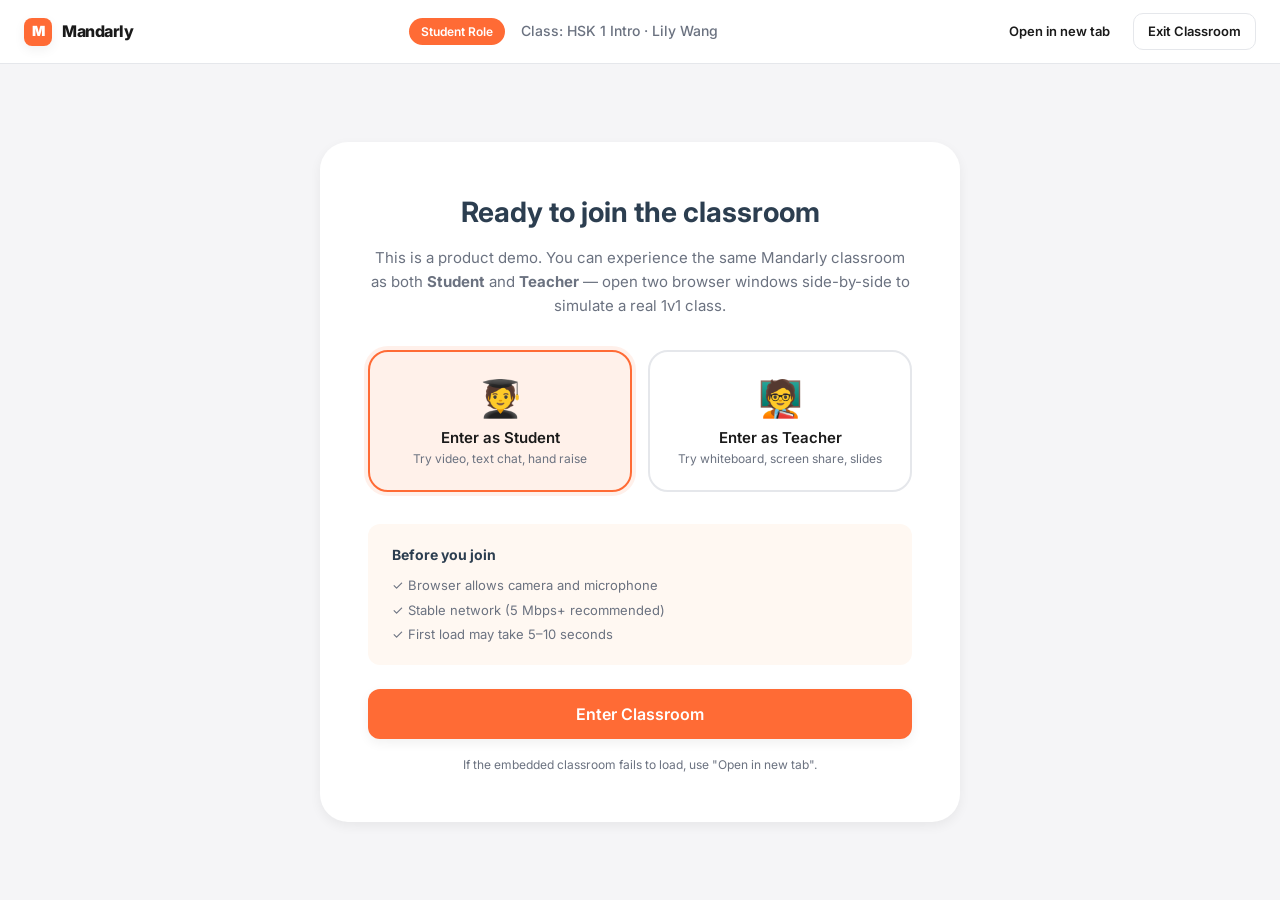
==== classroom.html @ d4b3f4fd "feat: initial Mandarly demo with LCIC classroom embed - Cambly-style landing with 3 teacher cards - " ====
<!DOCTYPE html>
<html lang="zh-CN">
<head>
  <meta charset="UTF-8" />
  <meta name="viewport" content="width=device-width, initial-scale=1.0" />
  <title>Mandarly · 课堂</title>
  <link rel="preconnect" href="https://fonts.googleapis.com" />
  <link rel="preconnect" href="https://fonts.gstatic.com" crossorigin />
  <link href="https://fonts.googleapis.com/css2?family=Inter:wght@400;500;600;700;800&family=Noto+Sans+SC:wght@400;500;700&display=swap" rel="stylesheet" />
  <link rel="stylesheet" href="assets/css/style.css" />
</head>
<body class="classroom-body">
  <!-- Top bar -->
  <header class="classroom-top">
    <a href="index.html" class="brand small">
      <span class="brand-logo">M</span>
      <span class="brand-name">Mandarly</span>
    </a>
    <div class="classroom-meta">
      <span class="role-tag" id="roleTag">学生身份</span>
      <span class="teacher-meta" id="teacherMeta">课堂：HSK 1 入门 · Lily 老师</span>
    </div>
    <div class="classroom-actions">
      <button class="btn btn-ghost btn-sm" id="openInNewTab" data-i18n="cls.newtab">新窗口打开</button>
      <a href="index.html" class="btn btn-outline btn-sm" data-i18n="cls.exit">退出课堂</a>
    </div>
  </header>

  <!-- Pre-class panel: device check & role switch -->
  <div class="prejoin" id="prejoin">
    <div class="prejoin-card">
      <h2 data-i18n="cls.prejoin.title">即将进入课堂</h2>
      <p class="prejoin-sub" data-i18n="cls.prejoin.sub">这是产品演示页。你可以分别以 <strong>学生</strong> 和 <strong>老师</strong> 身份体验同一个 Mandarly 课堂——建议用两个浏览器窗口同时打开，模拟真实 1v1 上课场景。</p>

      <div class="role-switch">
        <button class="role-btn active" data-role="student">
          <div class="role-icon">🧑‍🎓</div>
          <div class="role-name" data-i18n="cls.role.student">以学生身份进入</div>
          <div class="role-desc" data-i18n="cls.role.studentDesc">体验视频通话、文字聊天、举手</div>
        </button>
        <button class="role-btn" data-role="teacher">
          <div class="role-icon">🧑‍🏫</div>
          <div class="role-name" data-i18n="cls.role.teacher">以老师身份进入</div>
          <div class="role-desc" data-i18n="cls.role.teacherDesc">体验白板、屏幕共享、课件控制</div>
        </button>
      </div>

      <div class="prejoin-tips">
        <h4 data-i18n="cls.tips.title">进入前请确认</h4>
        <ul>
          <li data-i18n="cls.tips.t1">✓ 浏览器已允许使用摄像头和麦克风</li>
          <li data-i18n="cls.tips.t2">✓ 网络稳定（推荐 5Mbps 以上）</li>
          <li data-i18n="cls.tips.t3">✓ 首次加载课堂可能需要 5–10 秒</li>
        </ul>
      </div>

      <button class="btn btn-primary btn-lg btn-block" id="enterBtn" data-i18n="cls.enter">进入课堂</button>

      <p class="prejoin-foot" data-i18n="cls.foot">如内嵌课堂加载失败，请使用"新窗口打开"按钮在新标签页中体验。</p>
    </div>
  </div>

  <!-- Iframe stage -->
  <div class="stage" id="stage" hidden>
    <div class="stage-loader" id="loader">
      <div class="spinner"></div>
      <p data-i18n="cls.loading">正在连接课堂…</p>
    </div>
    <iframe
      id="lcicFrame"
      src=""
      allow="camera; microphone; display-capture; autoplay; fullscreen; clipboard-read; clipboard-write"
      allowfullscreen
    ></iframe>
  </div>

  <script src="assets/js/i18n.js"></script>
  <script src="assets/js/classroom.js"></script>
</body>
</html>
---- assets/css/style.css ----
/* ============================
   Mandarly Demo - Stylesheet
   Style inspiration: Cambly
   ============================ */

:root {
  --color-primary: #ff6b35;
  --color-primary-dark: #e8551f;
  --color-primary-light: #fff1ea;
  --color-accent: #2c3e50;
  --color-bg: #ffffff;
  --color-bg-soft: #fff8f2;
  --color-text: #1a1a1a;
  --color-text-soft: #6b7280;
  --color-border: #e5e7eb;
  --color-success: #10b981;
  --shadow-sm: 0 1px 2px rgba(0, 0, 0, 0.04);
  --shadow-md: 0 4px 12px rgba(0, 0, 0, 0.06);
  --shadow-lg: 0 12px 32px rgba(0, 0, 0, 0.08);
  --shadow-xl: 0 24px 64px rgba(255, 107, 53, 0.18);
  --radius-sm: 8px;
  --radius: 12px;
  --radius-lg: 20px;
  --radius-xl: 28px;
  --container: 1180px;
}

* { box-sizing: border-box; }
*::before, *::after { box-sizing: border-box; }

html, body {
  margin: 0;
  padding: 0;
}

body {
  font-family: 'Inter', 'Noto Sans SC', -apple-system, BlinkMacSystemFont, 'Segoe UI', sans-serif;
  color: var(--color-text);
  background: var(--color-bg);
  line-height: 1.6;
  -webkit-font-smoothing: antialiased;
}

a { color: inherit; text-decoration: none; }
button { font-family: inherit; cursor: pointer; border: none; background: none; }
img { max-width: 100%; display: block; }

.container {
  max-width: var(--container);
  margin: 0 auto;
  padding: 0 24px;
}

/* ============================
   Demo banner
   ============================ */
.demo-banner {
  background: linear-gradient(90deg, var(--color-primary), #ff8c42);
  color: white;
  text-align: center;
  padding: 8px 16px;
  font-size: 13px;
  font-weight: 500;
}

/* ============================
   Navbar
   ============================ */
.navbar {
  position: sticky;
  top: 0;
  z-index: 100;
  background: rgba(255, 255, 255, 0.95);
  backdrop-filter: blur(10px);
  -webkit-backdrop-filter: blur(10px);
  border-bottom: 1px solid var(--color-border);
}

.nav-inner {
  display: flex;
  align-items: center;
  justify-content: space-between;
  height: 72px;
  gap: 32px;
}

.brand {
  display: flex;
  align-items: center;
  gap: 10px;
  font-weight: 800;
  font-size: 20px;
}

.brand-logo {
  width: 36px;
  height: 36px;
  background: var(--color-primary);
  color: white;
  border-radius: 10px;
  display: grid;
  place-items: center;
  font-weight: 900;
  font-size: 18px;
  box-shadow: var(--shadow-md);
}

.brand-name {
  letter-spacing: -0.5px;
}

.brand.small { font-size: 16px; }
.brand.small .brand-logo { width: 28px; height: 28px; font-size: 14px; border-radius: 8px; }

.nav-links {
  display: flex;
  gap: 32px;
  margin-left: auto;
  margin-right: auto;
}

.nav-links a {
  font-size: 15px;
  font-weight: 500;
  color: var(--color-text-soft);
  transition: color 0.2s;
}

.nav-links a:hover { color: var(--color-text); }

.nav-actions {
  display: flex;
  align-items: center;
  gap: 12px;
}

.lang-toggle {
  width: 40px;
  height: 36px;
  border-radius: 8px;
  border: 1px solid var(--color-border);
  font-size: 13px;
  font-weight: 600;
  color: var(--color-text-soft);
  transition: all 0.2s;
}

.lang-toggle:hover {
  background: var(--color-primary-light);
  color: var(--color-primary);
  border-color: var(--color-primary);
}

/* ============================
   Buttons
   ============================ */
.btn {
  display: inline-flex;
  align-items: center;
  justify-content: center;
  gap: 8px;
  padding: 10px 20px;
  border-radius: 10px;
  font-size: 15px;
  font-weight: 600;
  transition: all 0.2s ease;
  cursor: pointer;
  border: 1px solid transparent;
  text-align: center;
}

.btn-primary {
  background: var(--color-primary);
  color: white;
  box-shadow: var(--shadow-md);
}
.btn-primary:hover {
  background: var(--color-primary-dark);
  transform: translateY(-1px);
  box-shadow: var(--shadow-lg);
}

.btn-ghost {
  color: var(--color-text);
  background: transparent;
}
.btn-ghost:hover {
  background: var(--color-primary-light);
  color: var(--color-primary);
}

.btn-outline {
  background: white;
  color: var(--color-text);
  border-color: var(--color-border);
}
.btn-outline:hover {
  border-color: var(--color-primary);
  color: var(--color-primary);
}

.btn-lg { padding: 14px 28px; font-size: 16px; border-radius: 12px; }
.btn-sm { padding: 7px 14px; font-size: 13px; }
.btn-block { width: 100%; }

/* ============================
   Hero
   ============================ */
.hero {
  background: var(--color-bg-soft);
  padding: 80px 0 100px;
  overflow: hidden;
}

.hero-inner {
  display: grid;
  grid-template-columns: 1.1fr 1fr;
  gap: 64px;
  align-items: center;
}

.hero-text h1 {
  font-size: 56px;
  line-height: 1.1;
  font-weight: 800;
  letter-spacing: -1.5px;
  margin: 0 0 24px;
  color: var(--color-accent);
}

.hero-sub {
  font-size: 18px;
  color: var(--color-text-soft);
  margin: 0 0 36px;
  max-width: 520px;
}

.hero-actions {
  display: flex;
  gap: 12px;
  margin-bottom: 56px;
  flex-wrap: wrap;
}

.hero-stats {
  display: flex;
  gap: 48px;
  padding-top: 24px;
  border-top: 1px solid rgba(0,0,0,0.08);
}

.stat strong {
  display: block;
  font-size: 28px;
  font-weight: 800;
  color: var(--color-primary);
}

.stat span {
  font-size: 13px;
  color: var(--color-text-soft);
}

/* Hero illustration */
.hero-visual {
  position: relative;
  height: 480px;
}

.hero-card-stack {
  position: relative;
  width: 100%;
  height: 100%;
}

.hero-illustration {
  position: absolute;
  inset: 40px 20px 40px 20px;
  background: linear-gradient(135deg, #ffd9c2, #ffefe5);
  border-radius: var(--radius-xl);
  box-shadow: var(--shadow-xl);
  overflow: hidden;
  display: flex;
  flex-direction: column;
  padding: 20px;
}

.ill-frame {
  flex: 1;
  background: #1f2937;
  border-radius: var(--radius-lg);
  position: relative;
  overflow: hidden;
}

.ill-video {
  position: absolute;
  inset: 0;
  background:
    radial-gradient(circle at 35% 40%, #fcd9c0 0%, #f0a87b 30%, transparent 60%),
    radial-gradient(circle at 70% 65%, #c4a08a 0%, #8a6850 25%, transparent 50%),
    linear-gradient(135deg, #2d3a45, #1a2330);
}

.ill-video::after {
  content: '';
  position: absolute;
  bottom: 16px;
  right: 16px;
  width: 100px;
  height: 70px;
  background: #4a5568;
  border-radius: 8px;
  border: 2px solid white;
  background-image: radial-gradient(circle at 40% 35%, #ddc5b1 0%, #b89880 40%, #4a5568 65%);
}

.ill-controls {
  display: flex;
  justify-content: center;
  gap: 16px;
  padding-top: 16px;
}

.ill-btn {
  width: 36px;
  height: 36px;
  border-radius: 50%;
  background: white;
  box-shadow: var(--shadow-sm);
}

.ill-btn.red { background: #ef4444; }

.floating-card {
  position: absolute;
  background: white;
  padding: 12px 18px;
  border-radius: 12px;
  box-shadow: var(--shadow-lg);
  font-size: 14px;
  font-weight: 500;
  display: flex;
  align-items: center;
  gap: 10px;
  z-index: 2;
  animation: float 6s ease-in-out infinite;
}

.dot {
  width: 8px; height: 8px; border-radius: 50%;
  background: var(--color-primary);
  flex-shrink: 0;
}
.dot.green { background: var(--color-success); box-shadow: 0 0 0 4px rgba(16, 185, 129, 0.18); }

.card-1 { top: 20px; left: -10px; animation-delay: 0s; }
.card-2 { top: 50%; right: -20px; animation-delay: -2s; }
.card-3 { bottom: 30px; left: 30px; animation-delay: -4s; }

@keyframes float {
  0%, 100% { transform: translateY(0); }
  50% { transform: translateY(-12px); }
}

/* ============================
   Sections shared
   ============================ */
section {
  padding: 80px 0;
}

.section-head {
  text-align: center;
  margin-bottom: 48px;
}

.section-head h2 {
  font-size: 40px;
  font-weight: 800;
  letter-spacing: -1px;
  margin: 0 0 12px;
  color: var(--color-accent);
}

.section-head p {
  color: var(--color-text-soft);
  font-size: 17px;
  margin: 0;
}

/* ============================
   Teachers grid
   ============================ */
.teachers { background: white; }

.teacher-grid {
  display: grid;
  grid-template-columns: repeat(3, 1fr);
  gap: 24px;
}

.teacher-card {
  background: white;
  border: 1px solid var(--color-border);
  border-radius: var(--radius-lg);
  overflow: hidden;
  transition: all 0.3s;
  display: flex;
  flex-direction: column;
}

.teacher-card:hover {
  transform: translateY(-4px);
  box-shadow: var(--shadow-lg);
  border-color: var(--color-primary);
}

.teacher-cover {
  position: relative;
  aspect-ratio: 16 / 10;
  overflow: hidden;
  background: linear-gradient(135deg, #ffd9c2, #ffeae0);
}

.teacher-avatar {
  position: absolute;
  inset: 0;
  background-size: cover;
  background-position: center;
}

.teacher-online {
  position: absolute;
  top: 12px;
  right: 12px;
  background: rgba(255,255,255,0.95);
  padding: 4px 10px;
  border-radius: 100px;
  font-size: 12px;
  font-weight: 600;
  color: var(--color-success);
  display: flex;
  align-items: center;
  gap: 6px;
}
.teacher-online::before {
  content: '';
  width: 6px; height: 6px; border-radius: 50%;
  background: var(--color-success);
  animation: pulse 2s ease-in-out infinite;
}
@keyframes pulse {
  0%, 100% { opacity: 1; }
  50% { opacity: 0.4; }
}

.teacher-body {
  padding: 20px 22px 22px;
  display: flex;
  flex-direction: column;
  gap: 12px;
  flex: 1;
}

.teacher-name-row {
  display: flex;
  align-items: baseline;
  justify-content: space-between;
  gap: 8px;
}

.teacher-name {
  font-size: 19px;
  font-weight: 700;
  margin: 0;
}

.teacher-rating {
  font-size: 14px;
  color: var(--color-text-soft);
  white-space: nowrap;
}

.teacher-rating strong { color: var(--color-text); }

.teacher-tags {
  display: flex;
  flex-wrap: wrap;
  gap: 6px;
}

.teacher-tag {
  background: var(--color-primary-light);
  color: var(--color-primary-dark);
  padding: 3px 10px;
  border-radius: 100px;
  font-size: 12px;
  font-weight: 500;
}

.teacher-bio {
  color: var(--color-text-soft);
  font-size: 14px;
  margin: 0;
  flex: 1;
}

.teacher-foot {
  display: flex;
  align-items: center;
  justify-content: space-between;
  padding-top: 16px;
  border-top: 1px solid var(--color-border);
  margin-top: auto;
}

.teacher-price {
  font-size: 18px;
  font-weight: 700;
  color: var(--color-text);
}
.teacher-price small { color: var(--color-text-soft); font-weight: 500; font-size: 13px; }

/* ============================
   How section
   ============================ */
.how { background: var(--color-bg-soft); }

.how-steps {
  display: grid;
  grid-template-columns: repeat(3, 1fr);
  gap: 32px;
}

.step {
  background: white;
  padding: 36px 28px;
  border-radius: var(--radius-lg);
  text-align: center;
  box-shadow: var(--shadow-sm);
}

.step-num {
  width: 56px;
  height: 56px;
  margin: 0 auto 20px;
  border-radius: 50%;
  background: var(--color-primary-light);
  color: var(--color-primary);
  font-size: 22px;
  font-weight: 800;
  display: grid;
  place-items: center;
}

.step h3 {
  font-size: 20px;
  margin: 0 0 8px;
  font-weight: 700;
}

.step p {
  color: var(--color-text-soft);
  margin: 0;
  font-size: 15px;
}

/* ============================
   Pricing
   ============================ */
.pricing { background: white; }

.price-grid {
  display: grid;
  grid-template-columns: repeat(3, 1fr);
  gap: 24px;
  margin-bottom: 24px;
}

.price-card {
  position: relative;
  background: white;
  border: 1px solid var(--color-border);
  border-radius: var(--radius-lg);
  padding: 32px 28px;
  transition: all 0.3s;
}

.price-card:hover {
  transform: translateY(-4px);
  box-shadow: var(--shadow-lg);
}

.price-card.featured {
  border: 2px solid var(--color-primary);
  background: linear-gradient(180deg, var(--color-primary-light) 0%, white 50%);
  transform: scale(1.03);
}

.badge {
  position: absolute;
  top: -12px;
  left: 50%;
  transform: translateX(-50%);
  background: var(--color-primary);
  color: white;
  padding: 4px 14px;
  border-radius: 100px;
  font-size: 12px;
  font-weight: 600;
  white-space: nowrap;
}

.price-card h3 {
  font-size: 18px;
  font-weight: 700;
  margin: 0 0 12px;
}

.price {
  font-size: 18px;
  color: var(--color-text-soft);
  margin: 0 0 4px;
}

.price strong {
  font-size: 44px;
  color: var(--color-primary);
  font-weight: 800;
  letter-spacing: -1px;
}

.price-card > p {
  color: var(--color-text-soft);
  margin: 0 0 20px;
  font-size: 14px;
}

.price-card ul {
  list-style: none;
  padding: 0;
  margin: 0;
  display: flex;
  flex-direction: column;
  gap: 8px;
}

.price-card li {
  font-size: 14px;
  color: var(--color-text);
}

.pricing-note {
  text-align: center;
  color: var(--color-text-soft);
  font-size: 13px;
  margin: 0;
}

/* ============================
   Footer
   ============================ */
.footer {
  background: var(--color-accent);
  color: rgba(255, 255, 255, 0.7);
  padding: 48px 0;
}

.footer-inner {
  display: flex;
  justify-content: space-between;
  align-items: center;
  flex-wrap: wrap;
  gap: 24px;
}

.footer .brand { color: white; }
.footer .brand-logo { background: var(--color-primary); }

.footer-tag {
  margin: 8px 0 0;
  font-size: 14px;
}

.footer-meta {
  text-align: right;
  font-size: 13px;
}

.footer-meta p { margin: 4px 0; }

/* ============================
   Classroom page
   ============================ */
.classroom-body {
  background: #f5f5f7;
  height: 100vh;
  overflow: hidden;
  display: flex;
  flex-direction: column;
}

.classroom-top {
  background: white;
  border-bottom: 1px solid var(--color-border);
  padding: 12px 24px;
  display: flex;
  align-items: center;
  justify-content: space-between;
  gap: 24px;
  height: 64px;
  flex-shrink: 0;
}

.classroom-meta {
  display: flex;
  align-items: center;
  gap: 16px;
  flex: 1;
  justify-content: center;
}

.role-tag {
  background: var(--color-primary);
  color: white;
  padding: 4px 12px;
  border-radius: 100px;
  font-size: 12px;
  font-weight: 600;
}

.teacher-meta {
  font-size: 14px;
  color: var(--color-text-soft);
  font-weight: 500;
}

.classroom-actions {
  display: flex;
  gap: 8px;
}

/* Pre-join */
.prejoin {
  flex: 1;
  display: grid;
  place-items: center;
  padding: 40px 20px;
  overflow-y: auto;
}

.prejoin-card {
  background: white;
  max-width: 640px;
  width: 100%;
  padding: 48px;
  border-radius: var(--radius-xl);
  box-shadow: var(--shadow-md);
}

.prejoin-card h2 {
  font-size: 28px;
  margin: 0 0 12px;
  text-align: center;
  color: var(--color-accent);
}

.prejoin-sub {
  text-align: center;
  color: var(--color-text-soft);
  margin: 0 0 32px;
  font-size: 15px;
}

.role-switch {
  display: grid;
  grid-template-columns: 1fr 1fr;
  gap: 16px;
  margin-bottom: 32px;
}

.role-btn {
  background: white;
  border: 2px solid var(--color-border);
  border-radius: var(--radius-lg);
  padding: 24px 20px;
  text-align: center;
  transition: all 0.2s;
  cursor: pointer;
}

.role-btn:hover {
  border-color: var(--color-primary-light);
  background: var(--color-primary-light);
}

.role-btn.active {
  border-color: var(--color-primary);
  background: var(--color-primary-light);
  box-shadow: 0 0 0 4px rgba(255, 107, 53, 0.1);
}

.role-icon {
  font-size: 36px;
  margin-bottom: 8px;
}

.role-name {
  font-weight: 600;
  font-size: 15px;
  color: var(--color-text);
  margin-bottom: 4px;
}

.role-desc {
  font-size: 12px;
  color: var(--color-text-soft);
}

.prejoin-tips {
  background: var(--color-bg-soft);
  border-radius: var(--radius);
  padding: 20px 24px;
  margin-bottom: 24px;
}

.prejoin-tips h4 {
  margin: 0 0 8px;
  font-size: 14px;
  color: var(--color-accent);
}

.prejoin-tips ul {
  list-style: none;
  padding: 0;
  margin: 0;
  display: flex;
  flex-direction: column;
  gap: 4px;
}

.prejoin-tips li {
  font-size: 13px;
  color: var(--color-text-soft);
}

.prejoin-foot {
  text-align: center;
  font-size: 12px;
  color: var(--color-text-soft);
  margin: 16px 0 0;
}

/* Stage */
.stage {
  flex: 1;
  position: relative;
  background: #000;
}

.stage iframe {
  width: 100%;
  height: 100%;
  border: 0;
  display: block;
}

.stage-loader {
  position: absolute;
  inset: 0;
  display: grid;
  place-items: center;
  background: #1a1a1a;
  color: white;
  z-index: 1;
}

.stage-loader p {
  margin-top: 20px;
  font-size: 14px;
  color: rgba(255, 255, 255, 0.7);
}

.spinner {
  width: 40px;
  height: 40px;
  border: 3px solid rgba(255, 107, 53, 0.2);
  border-top-color: var(--color-primary);
  border-radius: 50%;
  animation: spin 0.8s linear infinite;
}

@keyframes spin {
  to { transform: rotate(360deg); }
}

/* ============================
   Responsive
   ============================ */
@media (max-width: 960px) {
  .hero-inner { grid-template-columns: 1fr; gap: 32px; }
  .hero-text h1 { font-size: 40px; }
  .hero-visual { height: 360px; }
  .teacher-grid, .price-grid, .how-steps { grid-template-columns: 1fr; }
  .price-card.featured { transform: scale(1); }
  .nav-links { display: none; }
  .section-head h2 { font-size: 30px; }
}

@media (max-width: 600px) {
  .container { padding: 0 16px; }
  .hero { padding: 48px 0 64px; }
  .hero-text h1 { font-size: 32px; }
  .hero-actions { flex-direction: column; align-items: stretch; }
  .hero-stats { gap: 24px; }
  .stat strong { font-size: 22px; }
  section { padding: 56px 0; }
  .prejoin-card { padding: 28px 20px; }
  .role-switch { grid-template-columns: 1fr; }
  .classroom-top { flex-direction: column; height: auto; gap: 8px; padding: 12px; }
  .classroom-meta { order: -1; }
}
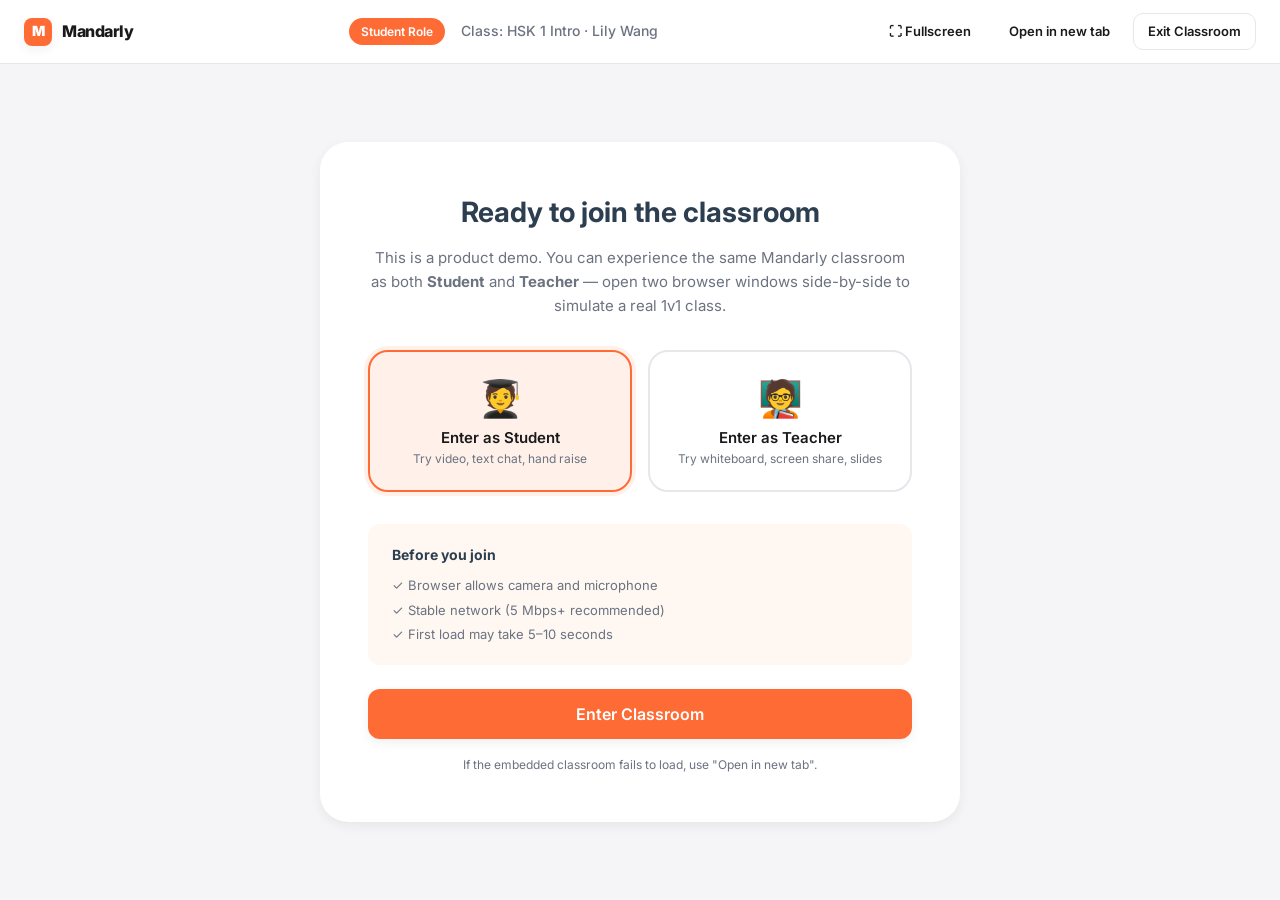
==== commit 76461092: "fix: classroom iframe layout + add fullscreen button + refresh LCIC tokens - Fix prejoin/stage displ" ====
--- a/classroom.html
+++ b/classroom.html
@@ -21,6 +21,7 @@
       <span class="teacher-meta" id="teacherMeta">课堂：HSK 1 入门 · Lily 老师</span>
     </div>
     <div class="classroom-actions">
+      <button class="btn btn-ghost btn-sm" id="fullscreenBtn" data-i18n="cls.fullscreen" hidden>⛶ 全屏</button>
       <button class="btn btn-ghost btn-sm" id="openInNewTab" data-i18n="cls.newtab">新窗口打开</button>
       <a href="index.html" class="btn btn-outline btn-sm" data-i18n="cls.exit">退出课堂</a>
     </div>
@@ -61,7 +62,7 @@
   </div>
 
   <!-- Iframe stage -->
-  <div class="stage" id="stage" hidden>
+  <div class="stage" id="stage">
     <div class="stage-loader" id="loader">
       <div class="spinner"></div>
       <p data-i18n="cls.loading">正在连接课堂…</p>
--- a/assets/css/style.css
+++ b/assets/css/style.css
@@ -854,16 +854,29 @@
 
 /* Stage */
 .stage {
+  display: none;
   flex: 1;
   position: relative;
   background: #000;
-}
-
-.stage iframe {
+  min-height: 0;
+}
+
+.stage.is-active {
+  display: flex;
+  flex-direction: column;
+}
+
+.stage.is-active iframe {
   width: 100%;
   height: 100%;
+  flex: 1;
   border: 0;
   display: block;
+  min-height: 0;
+}
+
+.prejoin[hidden] {
+  display: none;
 }
 
 .stage-loader {
